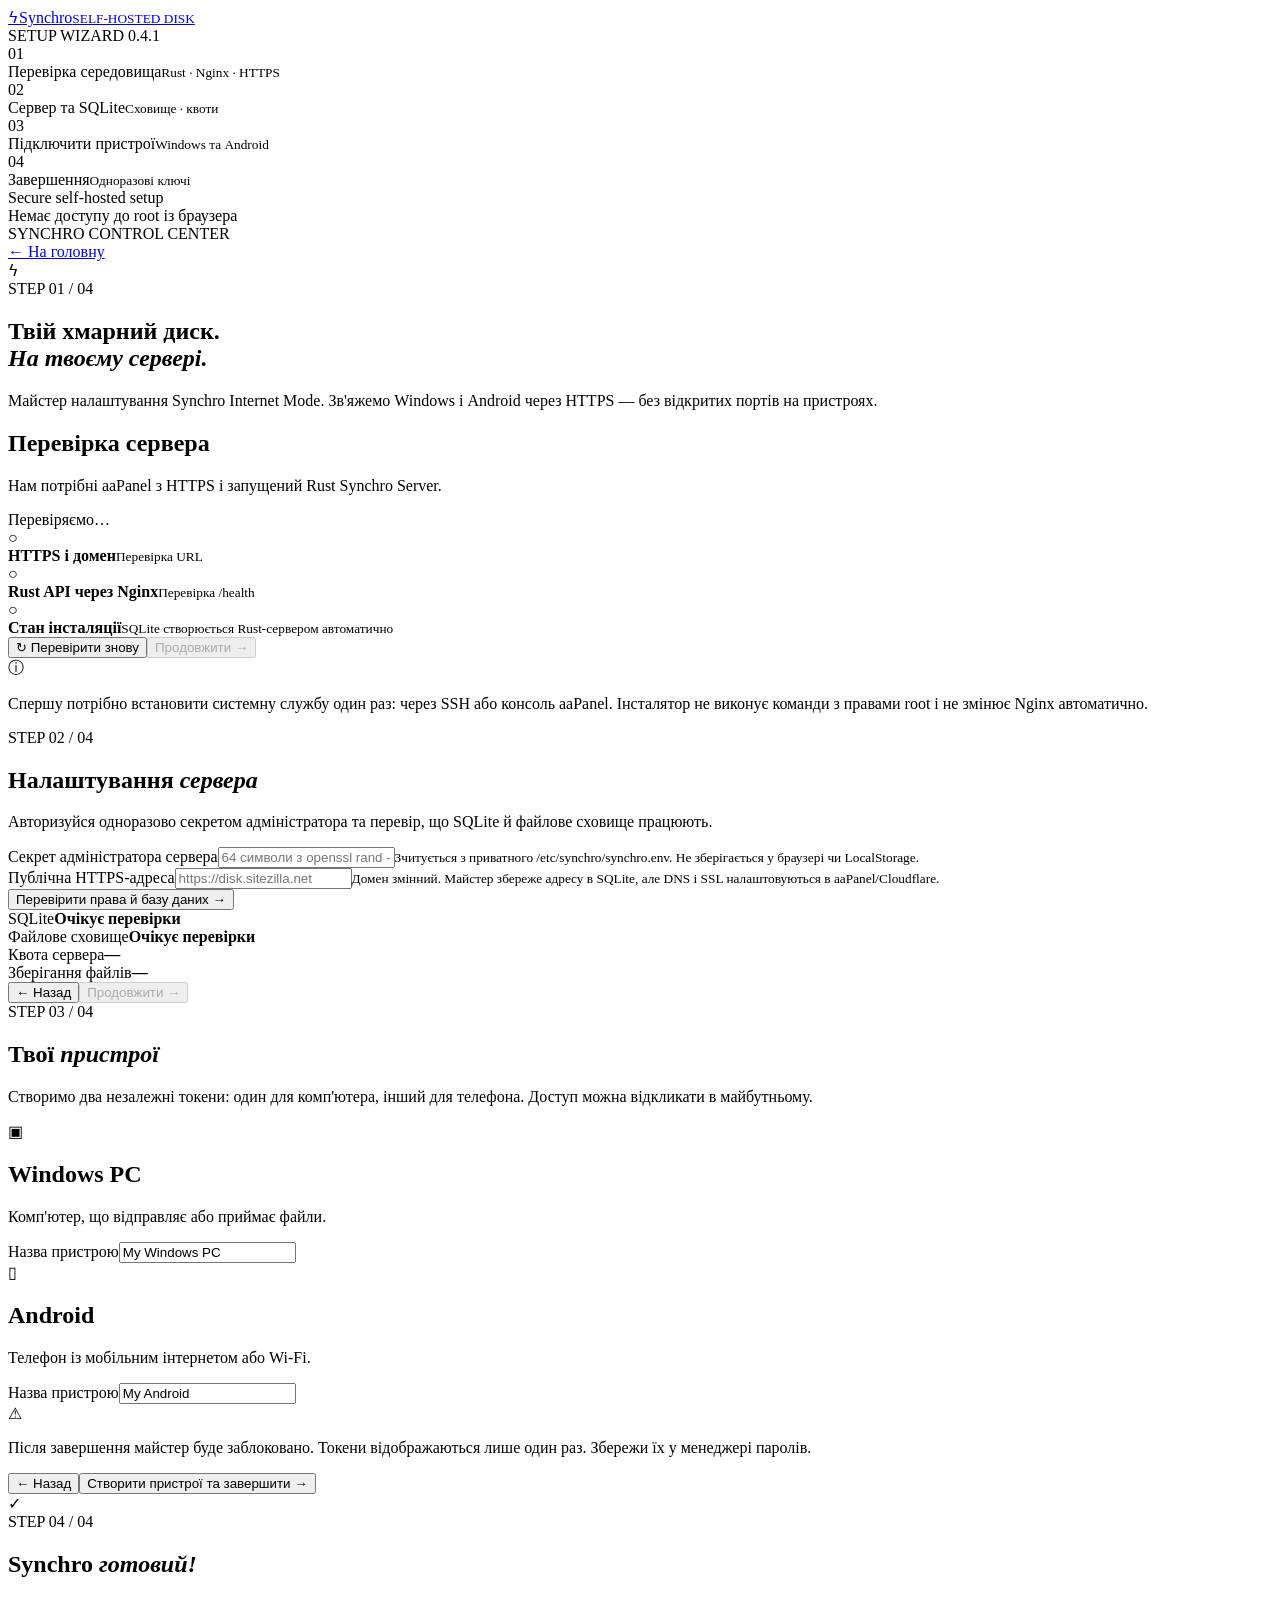
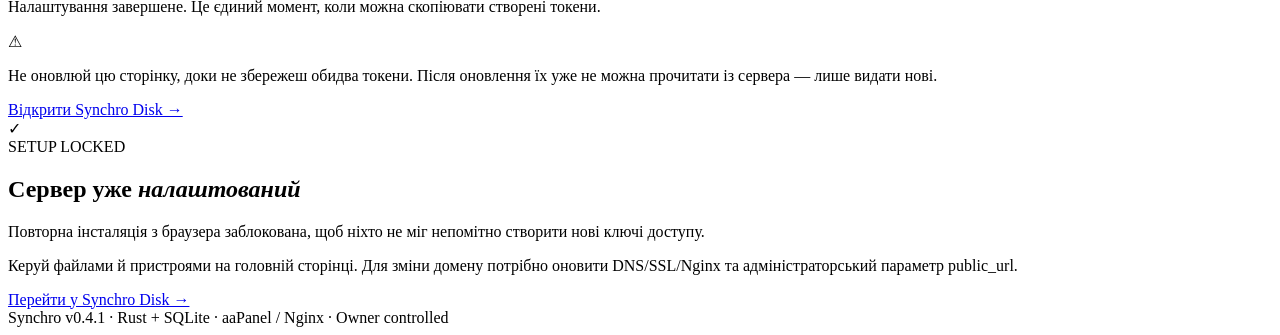
==== web/install/index.html @ c0253cff "feat(installer): polished 4-step responsive browser setup for aaPanel deployment" ====
<!doctype html>
<html lang="uk">
<head>
<meta charset="utf-8">
<meta name="viewport" content="width=device-width,initial-scale=1">
<meta name="referrer" content="no-referrer">
<meta name="theme-color" content="#080f21">
<title>Synchro · Installation wizard</title>
<link rel="stylesheet" href="/install/setup.css">
<script src="/install/setup.js" defer></script>
</head>
<body>
<div class="stars" aria-hidden="true"></div>
<div class="layout">
<aside class="sidebar">
  <a class="brand" href="/" aria-label="Synchro"><span class="glyph">ϟ</span><span>Synchro<small>SELF-HOSTED DISK</small></span></a>
  <div class="side-note">SETUP WIZARD <span class="version">0.4.1</span></div>
  <nav class="steps" aria-label="Кроки налаштування">
    <div class="step active" data-step="1"><span>01</span><div>Перевірка середовища<small>Rust · Nginx · HTTPS</small></div></div>
    <div class="step" data-step="2"><span>02</span><div>Сервер та SQLite<small>Сховище · квоти</small></div></div>
    <div class="step" data-step="3"><span>03</span><div>Підключити пристрої<small>Windows та Android</small></div></div>
    <div class="step" data-step="4"><span>04</span><div>Завершення<small>Одноразові ключі</small></div></div>
  </nav>
  <div class="side-bottom"><span class="dot"></span> Secure self-hosted setup<br><span class="muted">Немає доступу до root із браузера</span></div>
</aside>
<main>
  <header class="bar"><div class="eyebrow"><span class="dot"></span> SYNCHRO CONTROL CENTER</div><a class="back" href="/">← На головну</a></header>
  <div id="banner" class="banner hidden" role="status"></div>
  <section id="step1" class="stage">
    <div class="heroicon">ϟ</div>
    <div class="eyebrow">STEP 01 / 04</div>
    <h1>Твій хмарний диск.<br><em>На твоєму сервері.</em></h1>
    <p class="lead">Майстер налаштування Synchro Internet Mode. Зв'яжемо Windows і Android через HTTPS — без відкритих портів на пристроях.</p>
    <div class="card">
      <div class="card-head"><div><h2>Перевірка сервера</h2><p>Нам потрібні aaPanel з HTTPS і запущений Rust Synchro Server.</p></div><span id="healthBadge" class="tag">Перевіряємо…</span></div>
      <div class="checklist">
        <div class="checkrow"><span id="httpsSymbol" class="checkicon">○</span><div><strong>HTTPS і домен</strong><small id="httpsDetails">Перевірка URL</small></div></div>
        <div class="checkrow"><span id="apiSymbol" class="checkicon">○</span><div><strong>Rust API через Nginx</strong><small id="apiDetails">Перевірка /health</small></div></div>
        <div class="checkrow"><span id="dbSymbol" class="checkicon">○</span><div><strong>Стан інсталяції</strong><small id="dbDetails">SQLite створюється Rust-сервером автоматично</small></div></div>
      </div>
      <div class="actions"><button id="recheck">↻ Перевірити знову</button><button id="next1" class="primary" disabled>Продовжити <span>→</span></button></div>
    </div>
    <div class="advice"> <span>ⓘ</span><p>Спершу потрібно встановити системну службу один раз: через SSH або консоль aaPanel. Інсталятор не виконує команди з правами root і не змінює Nginx автоматично.</p></div>
  </section>
  <section id="step2" class="stage hidden">
    <div class="eyebrow">STEP 02 / 04</div>
    <h1>Налаштування <em>сервера</em></h1>
    <p class="lead">Авторизуйся одноразово секретом адміністратора та перевір, що SQLite й файлове сховище працюють.</p>
    <div class="card">
      <div class="field"><label for="adminKey">Секрет адміністратора сервера</label><input id="adminKey" type="password" autocomplete="off" spellcheck="false" placeholder="64 символи з openssl rand -hex 32"><small>Зчитується з приватного /etc/synchro/synchro.env. Не зберігається у браузері чи LocalStorage.</small></div>
      <div class="field"><label for="domain">Публічна HTTPS-адреса</label><input id="domain" type="url" inputmode="url" spellcheck="false" placeholder="https://disk.sitezilla.net"><small>Домен змінний. Майстер збереже адресу в SQLite, але DNS і SSL налаштовуються в aaPanel/Cloudflare.</small></div>
      <button id="runChecks" class="primary full">Перевірити права й базу даних →</button>
      <div class="metrics">
        <div><span class="muted">SQLite</span><strong id="sqliteState">Очікує перевірки</strong></div>
        <div><span class="muted">Файлове сховище</span><strong id="storageState">Очікує перевірки</strong></div>
        <div><span class="muted">Квота сервера</span><strong id="quota">—</strong></div>
        <div><span class="muted">Зберігання файлів</span><strong id="ttl">—</strong></div>
      </div>
      <div class="actions"><button id="back2">← Назад</button><button id="next2" class="primary" disabled>Продовжити <span>→</span></button></div>
    </div>
  </section>
  <section id="step3" class="stage hidden">
    <div class="eyebrow">STEP 03 / 04</div>
    <h1>Твої <em>пристрої</em></h1>
    <p class="lead">Створимо два незалежні токени: один для комп'ютера, інший для телефона. Доступ можна відкликати в майбутньому.</p>
    <div class="devicegrid">
      <div class="card device"><div class="deviceicon">▣</div><h2>Windows PC</h2><p>Комп'ютер, що відправляє або приймає файли.</p><label for="windowsName">Назва пристрою</label><input id="windowsName" maxlength="64" value="My Windows PC"></div>
      <div class="card device"><div class="deviceicon">▯</div><h2>Android</h2><p>Телефон із мобільним інтернетом або Wi-Fi.</p><label for="androidName">Назва пристрою</label><input id="androidName" maxlength="64" value="My Android"></div>
    </div>
    <div class="advice warning"><span>⚠</span><p>Після завершення майстер буде заблоковано. Токени відображаються лише один раз. Збережи їх у менеджері паролів.</p></div>
    <div class="actions"><button id="back3">← Назад</button><button id="finish" class="primary">Створити пристрої та завершити →</button></div>
  </section>
  <section id="step4" class="stage hidden">
    <div class="heroicon done">✓</div>
    <div class="eyebrow">STEP 04 / 04</div>
    <h1>Synchro <em>готовий!</em></h1>
    <p class="lead">Налаштування завершене. Це єдиний момент, коли можна скопіювати створені токени.</p>
    <div id="credentials" class="tokens"></div>
    <div class="advice warning"><span>⚠</span><p>Не оновлюй цю сторінку, доки не збережеш обидва токени. Після оновлення їх уже не можна прочитати із сервера — лише видати нові.</p></div>
    <div class="actions"><a href="/" class="button primary">Відкрити Synchro Disk →</a></div>
  </section>
  <section id="locked" class="stage hidden">
    <div class="heroicon done">✓</div>
    <div class="eyebrow">SETUP LOCKED</div>
    <h1>Сервер уже <em>налаштований</em></h1>
    <p class="lead">Повторна інсталяція з браузера заблокована, щоб ніхто не міг непомітно створити нові ключі доступу.</p>
    <div class="card"><p>Керуй файлами й пристроями на головній сторінці. Для зміни домену потрібно оновити DNS/SSL/Nginx та адміністраторський параметр public_url.</p><a href="/" class="button primary">Перейти у Synchro Disk →</a></div>
  </section>
  <footer>Synchro v0.4.1 · Rust + SQLite · aaPanel / Nginx · <span>Owner controlled</span></footer>
</main>
</div>
</body>
</html>
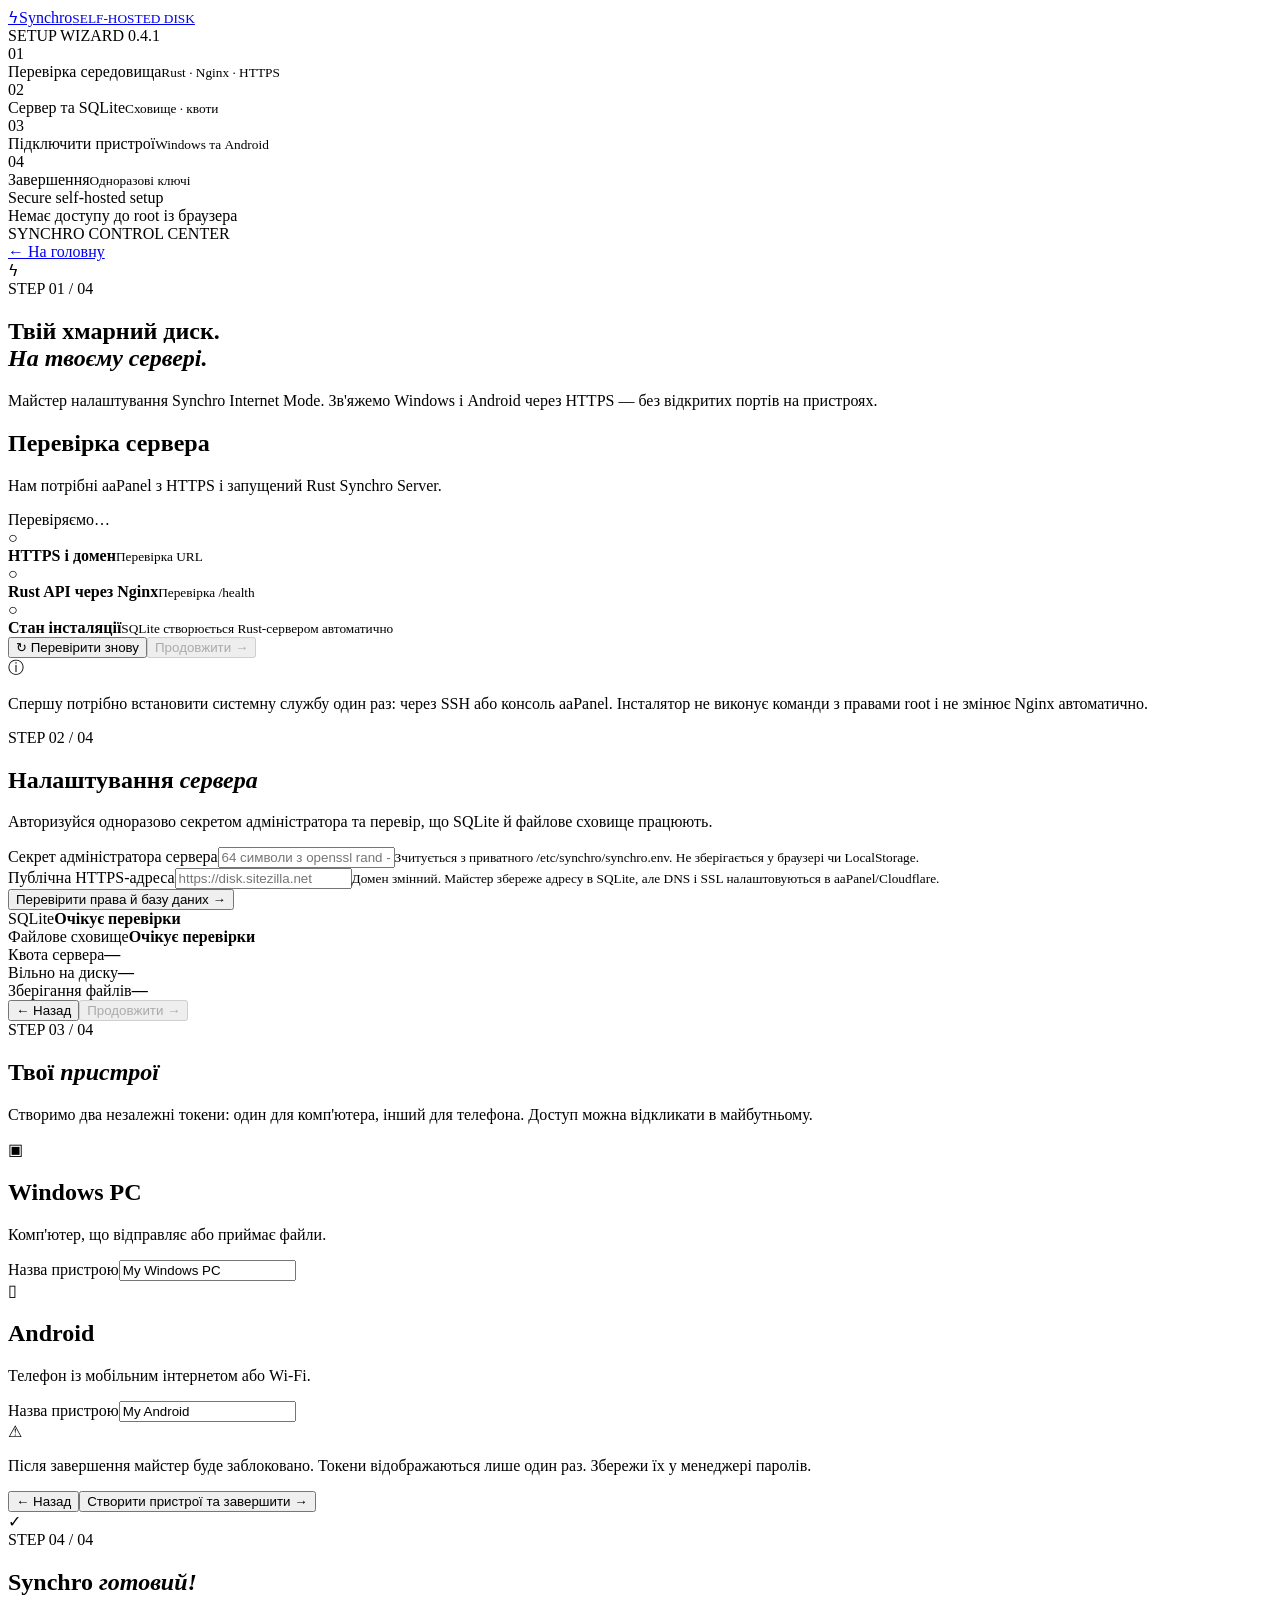
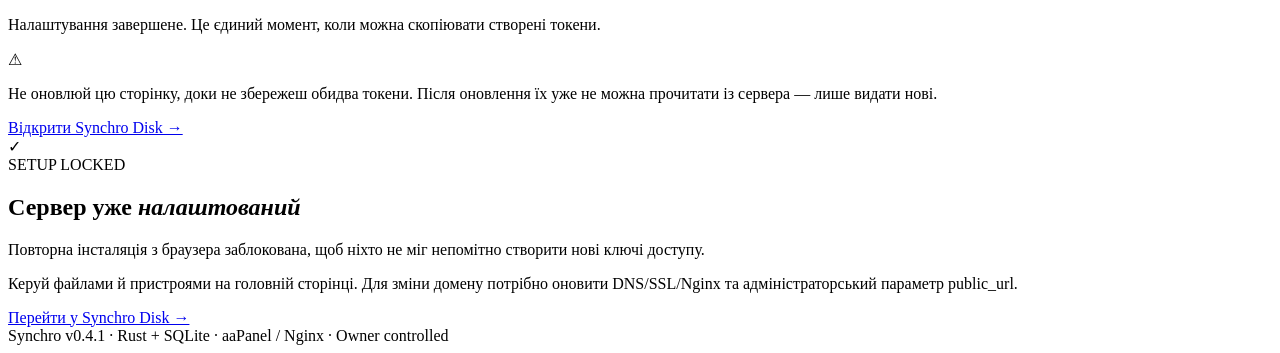
==== commit eeb45f70: "style(installer): add real available disk metric to preflight dashboard" ====
--- a/web/install/index.html
+++ b/web/install/index.html
@@ -54,6 +54,7 @@
         <div><span class="muted">SQLite</span><strong id="sqliteState">Очікує перевірки</strong></div>
         <div><span class="muted">Файлове сховище</span><strong id="storageState">Очікує перевірки</strong></div>
         <div><span class="muted">Квота сервера</span><strong id="quota">—</strong></div>
+        <div><span class="muted">Вільно на диску</span><strong id="freeDisk">—</strong></div>
         <div><span class="muted">Зберігання файлів</span><strong id="ttl">—</strong></div>
       </div>
       <div class="actions"><button id="back2">← Назад</button><button id="next2" class="primary" disabled>Продовжити <span>→</span></button></div>
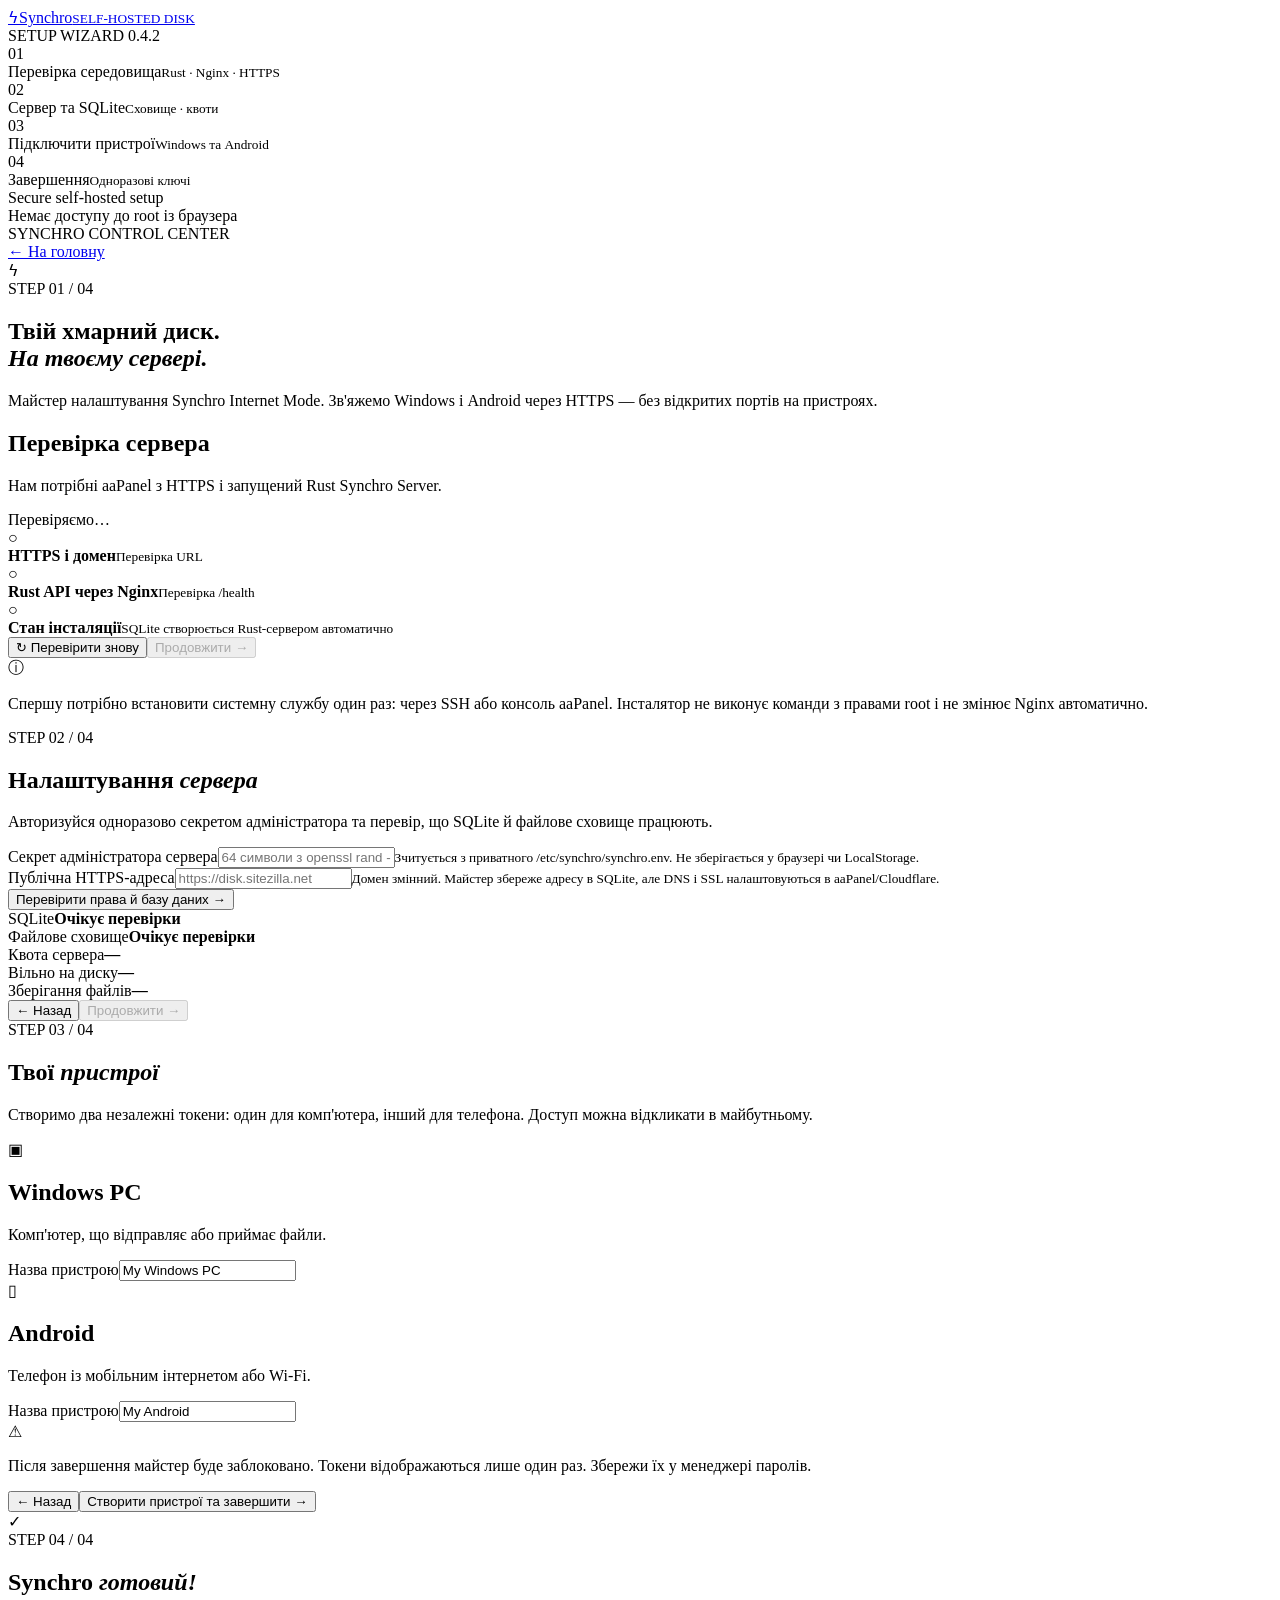
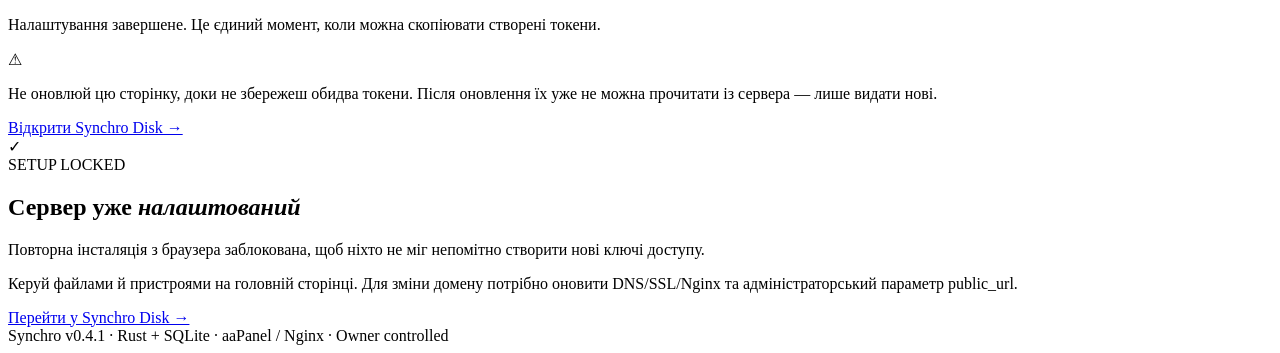
==== commit 5dd90889: "chore: align Synchro Internet Mode 0.4.2 security update" ====
--- a/web/install/index.html
+++ b/web/install/index.html
@@ -14,7 +14,7 @@
 <div class="layout">
 <aside class="sidebar">
   <a class="brand" href="/" aria-label="Synchro"><span class="glyph">ϟ</span><span>Synchro<small>SELF-HOSTED DISK</small></span></a>
-  <div class="side-note">SETUP WIZARD <span class="version">0.4.1</span></div>
+  <div class="side-note">SETUP WIZARD <span class="version">0.4.2</span></div>
   <nav class="steps" aria-label="Кроки налаштування">
     <div class="step active" data-step="1"><span>01</span><div>Перевірка середовища<small>Rust · Nginx · HTTPS</small></div></div>
     <div class="step" data-step="2"><span>02</span><div>Сервер та SQLite<small>Сховище · квоти</small></div></div>
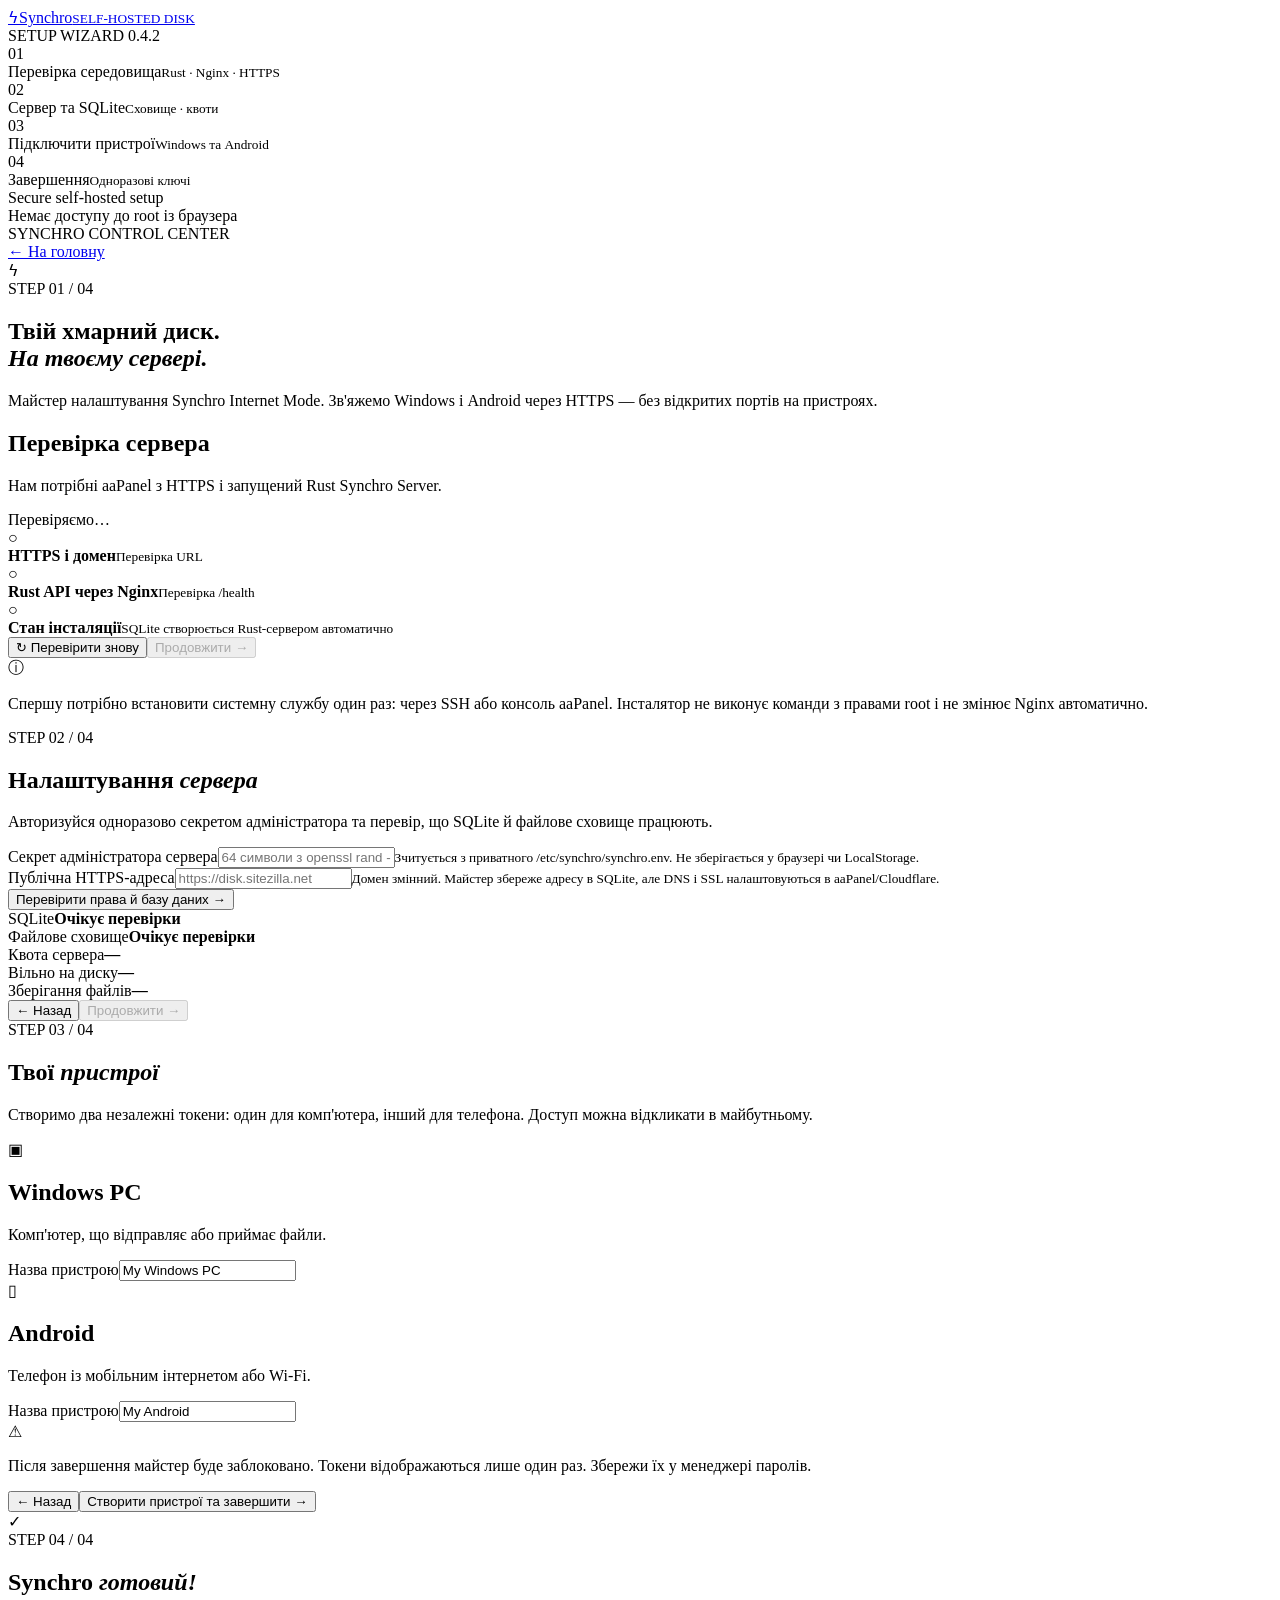
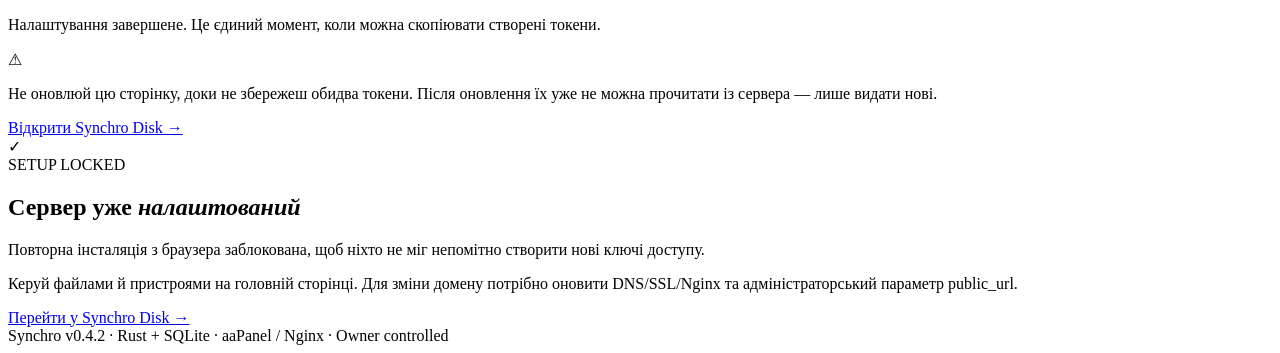
==== commit f84691d8: "chore(installer): synchronize wizard footer to v0.4.2" ====
--- a/web/install/index.html
+++ b/web/install/index.html
@@ -87,7 +87,7 @@
     <p class="lead">Повторна інсталяція з браузера заблокована, щоб ніхто не міг непомітно створити нові ключі доступу.</p>
     <div class="card"><p>Керуй файлами й пристроями на головній сторінці. Для зміни домену потрібно оновити DNS/SSL/Nginx та адміністраторський параметр public_url.</p><a href="/" class="button primary">Перейти у Synchro Disk →</a></div>
   </section>
-  <footer>Synchro v0.4.1 · Rust + SQLite · aaPanel / Nginx · <span>Owner controlled</span></footer>
+  <footer>Synchro v0.4.2 · Rust + SQLite · aaPanel / Nginx · <span>Owner controlled</span></footer>
 </main>
 </div>
 </body>
